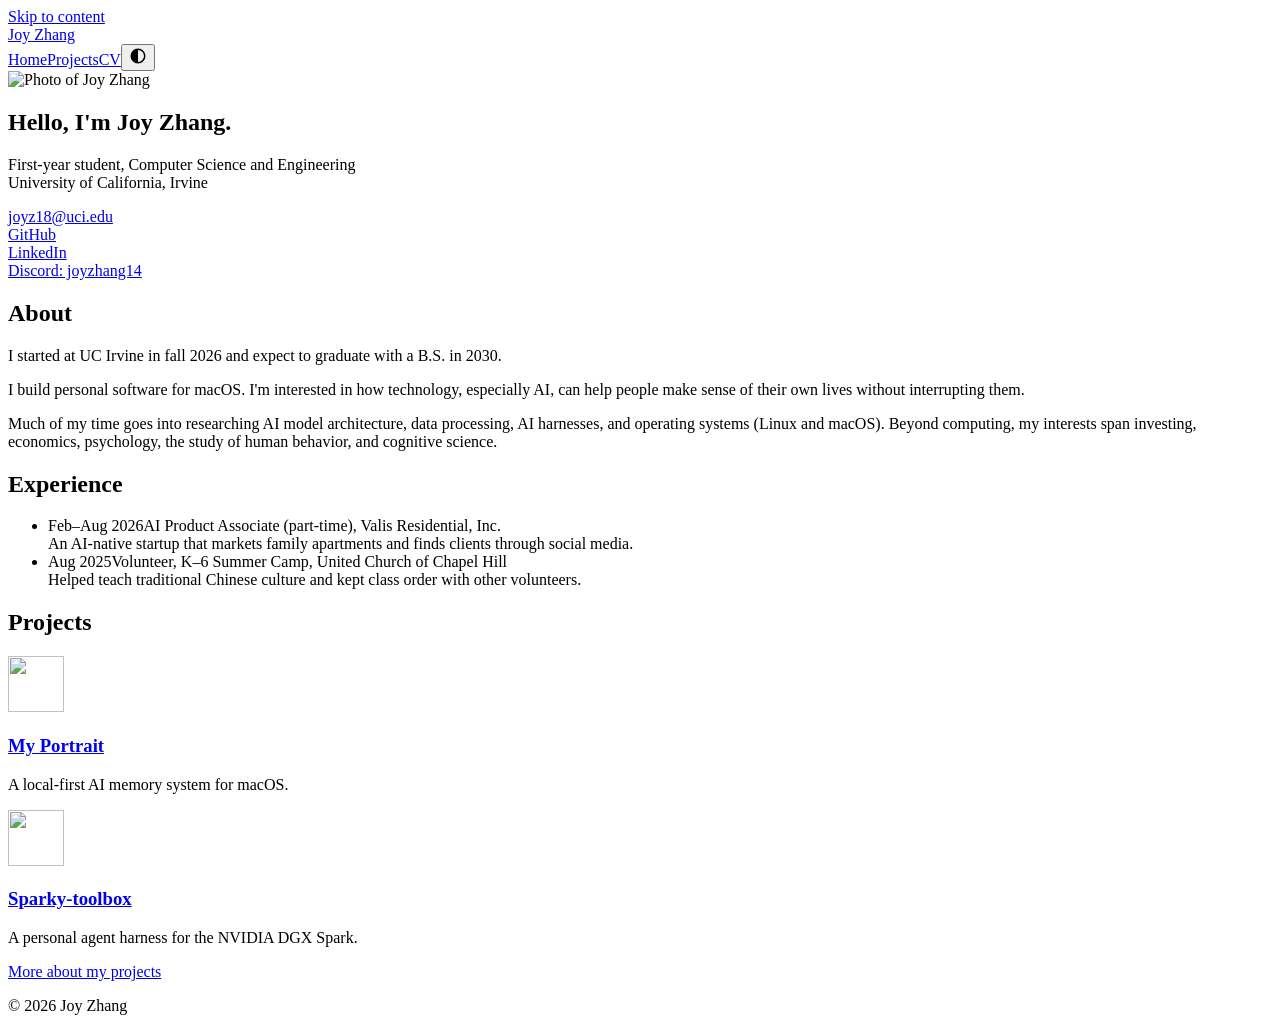
==== public/index.html @ 68ff9446 "Joy Zhang's website" ====
<!DOCTYPE html>
<html lang="en">
<head>
  <meta charset="UTF-8">
  <meta name="viewport" content="width=device-width, initial-scale=1">
  <meta name="description" content="Joy Zhang, Computer Science and Engineering undergraduate at UC Irvine.">
  <title>Joy Zhang</title>
  <link rel="preconnect" href="https://fonts.googleapis.com">
  <link rel="preconnect" href="https://fonts.gstatic.com" crossorigin>
  <link rel="stylesheet" href="https://fonts.googleapis.com/css2?family=IBM+Plex+Mono:wght@600&display=swap">
  <script src="/theme.js?v=2"></script>
  <link rel="stylesheet" href="/styles.css?v=16">
</head>
<body>
  <a class="skip-link" href="#main">Skip to content</a>
  <header class="site-header wrap"><a class="wordmark" href="/">Joy Zhang</a><nav aria-label="Main navigation"><a href="/" aria-current="page">Home</a><a href="/projects/">Projects</a><a href="/cv/Joy_Zhang_CV.pdf">CV</a><button class="theme-toggle" type="button" aria-label="Switch between light and dark theme"><svg viewBox="0 0 24 24" width="18" height="18" aria-hidden="true"><circle cx="12" cy="12" r="9" fill="none" stroke="currentColor" stroke-width="2"/><path d="M12 3a9 9 0 0 0 0 18z" fill="currentColor"/></svg></button></nav></header>
  <main id="main" class="wrap">
    <section class="intro">
      <img class="photo" src="/assets/joy.jpg?v=2" width="480" height="720" alt="Photo of Joy Zhang">
      <div>
        <h1>Hello, I'm Joy Zhang.</h1>
        <p>First-year student, Computer Science and Engineering<br>University of California, Irvine</p>
        <p><a href="mailto:joyz18@uci.edu">joyz18@uci.edu</a><br><a href="https://github.com/joyzhang14-14">GitHub</a><br><a href="https://www.linkedin.com/in/joy-zhang-8945bb396/">LinkedIn</a><br><a href="https://discord.com/users/1073555366803165245">Discord: joyzhang14</a></p>
      </div>
    </section>
    <section>
      <h2>About</h2>
      <p>I started at UC Irvine in fall 2026 and expect to graduate with a B.S. in 2030.</p>
      <p>I build personal software for macOS. I'm interested in how technology, especially AI, can help people make sense of their own lives without interrupting them.</p>
      <p>Much of my time goes into researching AI model architecture, data processing, AI harnesses, and operating systems (Linux and macOS). Beyond computing, my interests span investing, economics, psychology, the study of human behavior, and cognitive science.</p>
    </section>
    <section>
      <h2>Experience</h2>
      <ul class="news">
        <li><span class="date">Feb–Aug 2026</span><span>AI Product Associate (part-time), Valis Residential, Inc.<br><span class="muted">An AI-native startup that markets family apartments and finds clients through social media.</span></span></li>
        <li><span class="date">Aug 2025</span><span>Volunteer, K–6 Summer Camp, United Church of Chapel Hill<br><span class="muted">Helped teach traditional Chinese culture and kept class order with other volunteers.</span></span></li>
      </ul>
    </section>
    <section>
      <h2>Projects</h2>
      <div class="project">
        <img src="/assets/my-portrait.png?v=4" width="56" height="56" alt="">
        <div><h3><a href="https://github.com/joyzhang14-14/My-Portrait">My Portrait</a></h3><p>A local-first AI memory system for macOS.</p></div>
      </div>
      <div class="project">
        <img src="/assets/sparky-tool-box.png" width="56" height="56" alt="">
        <div><h3><a href="https://github.com/joyzhang14-14/Sparky-toolbox">Sparky-toolbox</a></h3><p>A personal agent harness for the NVIDIA DGX Spark.</p></div>
      </div>
      <p><a href="/projects/">More about my projects</a></p>
    </section>
  </main>
  <footer class="site-footer wrap"><span>© 2026 Joy Zhang</span></footer>
  <script src="/type.js?v=6"></script>
</body>
</html>
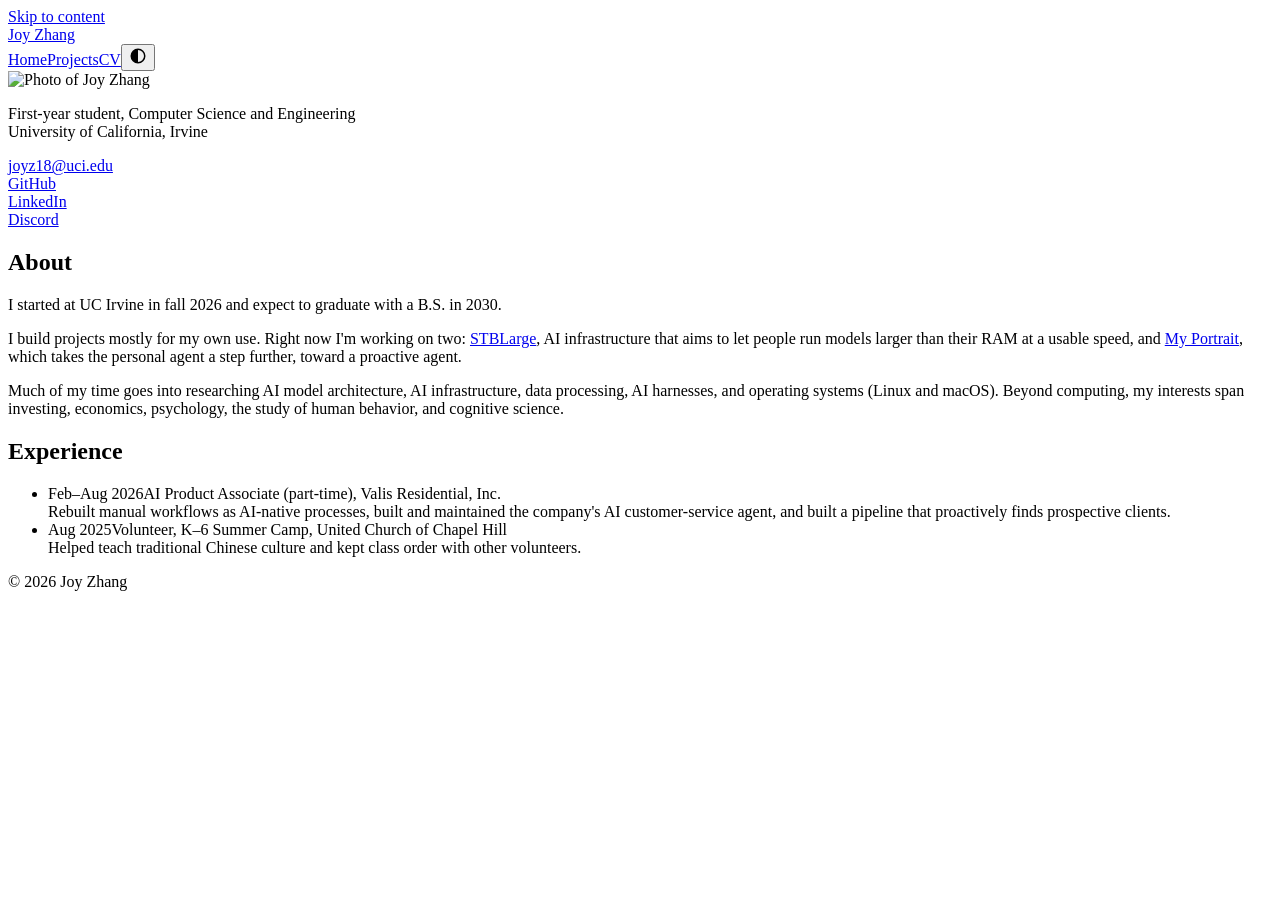
==== commit 78f79753: "Joy Zhang's website" ====
--- a/public/index.html
+++ b/public/index.html
@@ -5,11 +5,21 @@
   <meta name="viewport" content="width=device-width, initial-scale=1">
   <meta name="description" content="Joy Zhang, Computer Science and Engineering undergraduate at UC Irvine.">
   <title>Joy Zhang</title>
+  <link rel="icon" href="/favicon.ico?v=3" sizes="48x48">
+  <link rel="icon" href="/favicon.png?v=3" type="image/png" sizes="192x192">
+  <link rel="apple-touch-icon" href="/apple-touch-icon.png?v=3">
+  <meta property="og:type" content="website">
+  <meta property="og:site_name" content="Joy Zhang">
+  <meta property="og:title" content="Joy Zhang">
+  <meta property="og:description" content="Joy Zhang, Computer Science and Engineering undergraduate at UC Irvine.">
+  <meta property="og:url" content="https://joyzhang14.com/">
+  <meta property="og:image" content="https://joyzhang14.com/assets/og.png">
+  <meta name="twitter:card" content="summary_large_image">
   <link rel="preconnect" href="https://fonts.googleapis.com">
   <link rel="preconnect" href="https://fonts.gstatic.com" crossorigin>
   <link rel="stylesheet" href="https://fonts.googleapis.com/css2?family=IBM+Plex+Mono:wght@600&display=swap">
-  <script src="/theme.js?v=2"></script>
-  <link rel="stylesheet" href="/styles.css?v=16">
+  <script src="/theme.js?v=3"></script>
+  <link rel="stylesheet" href="/styles.css?v=22">
 </head>
 <body>
   <a class="skip-link" href="#main">Skip to content</a>
@@ -18,38 +28,24 @@
     <section class="intro">
       <img class="photo" src="/assets/joy.jpg?v=2" width="480" height="720" alt="Photo of Joy Zhang">
       <div>
-        <h1>Hello, I'm Joy Zhang.</h1>
         <p>First-year student, Computer Science and Engineering<br>University of California, Irvine</p>
-        <p><a href="mailto:joyz18@uci.edu">joyz18@uci.edu</a><br><a href="https://github.com/joyzhang14-14">GitHub</a><br><a href="https://www.linkedin.com/in/joy-zhang-8945bb396/">LinkedIn</a><br><a href="https://discord.com/users/1073555366803165245">Discord: joyzhang14</a></p>
+        <p><a href="mailto:joyz18@uci.edu">joyz18@uci.edu</a><br><a href="https://github.com/joyzhang14-14">GitHub</a><br><a href="https://www.linkedin.com/in/joy-zhang-8945bb396/">LinkedIn</a><br><a href="https://discord.com/users/1073555366803165245">Discord</a></p>
       </div>
     </section>
     <section>
       <h2>About</h2>
       <p>I started at UC Irvine in fall 2026 and expect to graduate with a B.S. in 2030.</p>
-      <p>I build personal software for macOS. I'm interested in how technology, especially AI, can help people make sense of their own lives without interrupting them.</p>
-      <p>Much of my time goes into researching AI model architecture, data processing, AI harnesses, and operating systems (Linux and macOS). Beyond computing, my interests span investing, economics, psychology, the study of human behavior, and cognitive science.</p>
+      <p>I build projects mostly for my own use. Right now I'm working on two: <a href="/projects/stblarge/">STBLarge</a>, AI infrastructure that aims to let people run models larger than their RAM at a usable speed, and <a href="/projects/my-portrait/">My Portrait</a>, which takes the personal agent a step further, toward a proactive agent.</p>
+      <p>Much of my time goes into researching AI model architecture, AI infrastructure, data processing, AI harnesses, and operating systems (Linux and macOS). Beyond computing, my interests span investing, economics, psychology, the study of human behavior, and cognitive science.</p>
     </section>
     <section>
       <h2>Experience</h2>
       <ul class="news">
-        <li><span class="date">Feb–Aug 2026</span><span>AI Product Associate (part-time), Valis Residential, Inc.<br><span class="muted">An AI-native startup that markets family apartments and finds clients through social media.</span></span></li>
+        <li><span class="date">Feb–Aug 2026</span><span>AI Product Associate (part-time), Valis Residential, Inc.<br><span class="muted">Rebuilt manual workflows as AI-native processes, built and maintained the company's AI customer-service agent, and built a pipeline that proactively finds prospective clients.</span></span></li>
         <li><span class="date">Aug 2025</span><span>Volunteer, K–6 Summer Camp, United Church of Chapel Hill<br><span class="muted">Helped teach traditional Chinese culture and kept class order with other volunteers.</span></span></li>
       </ul>
     </section>
-    <section>
-      <h2>Projects</h2>
-      <div class="project">
-        <img src="/assets/my-portrait.png?v=4" width="56" height="56" alt="">
-        <div><h3><a href="https://github.com/joyzhang14-14/My-Portrait">My Portrait</a></h3><p>A local-first AI memory system for macOS.</p></div>
-      </div>
-      <div class="project">
-        <img src="/assets/sparky-tool-box.png" width="56" height="56" alt="">
-        <div><h3><a href="https://github.com/joyzhang14-14/Sparky-toolbox">Sparky-toolbox</a></h3><p>A personal agent harness for the NVIDIA DGX Spark.</p></div>
-      </div>
-      <p><a href="/projects/">More about my projects</a></p>
-    </section>
   </main>
   <footer class="site-footer wrap"><span>© 2026 Joy Zhang</span></footer>
-  <script src="/type.js?v=6"></script>
 </body>
 </html>
